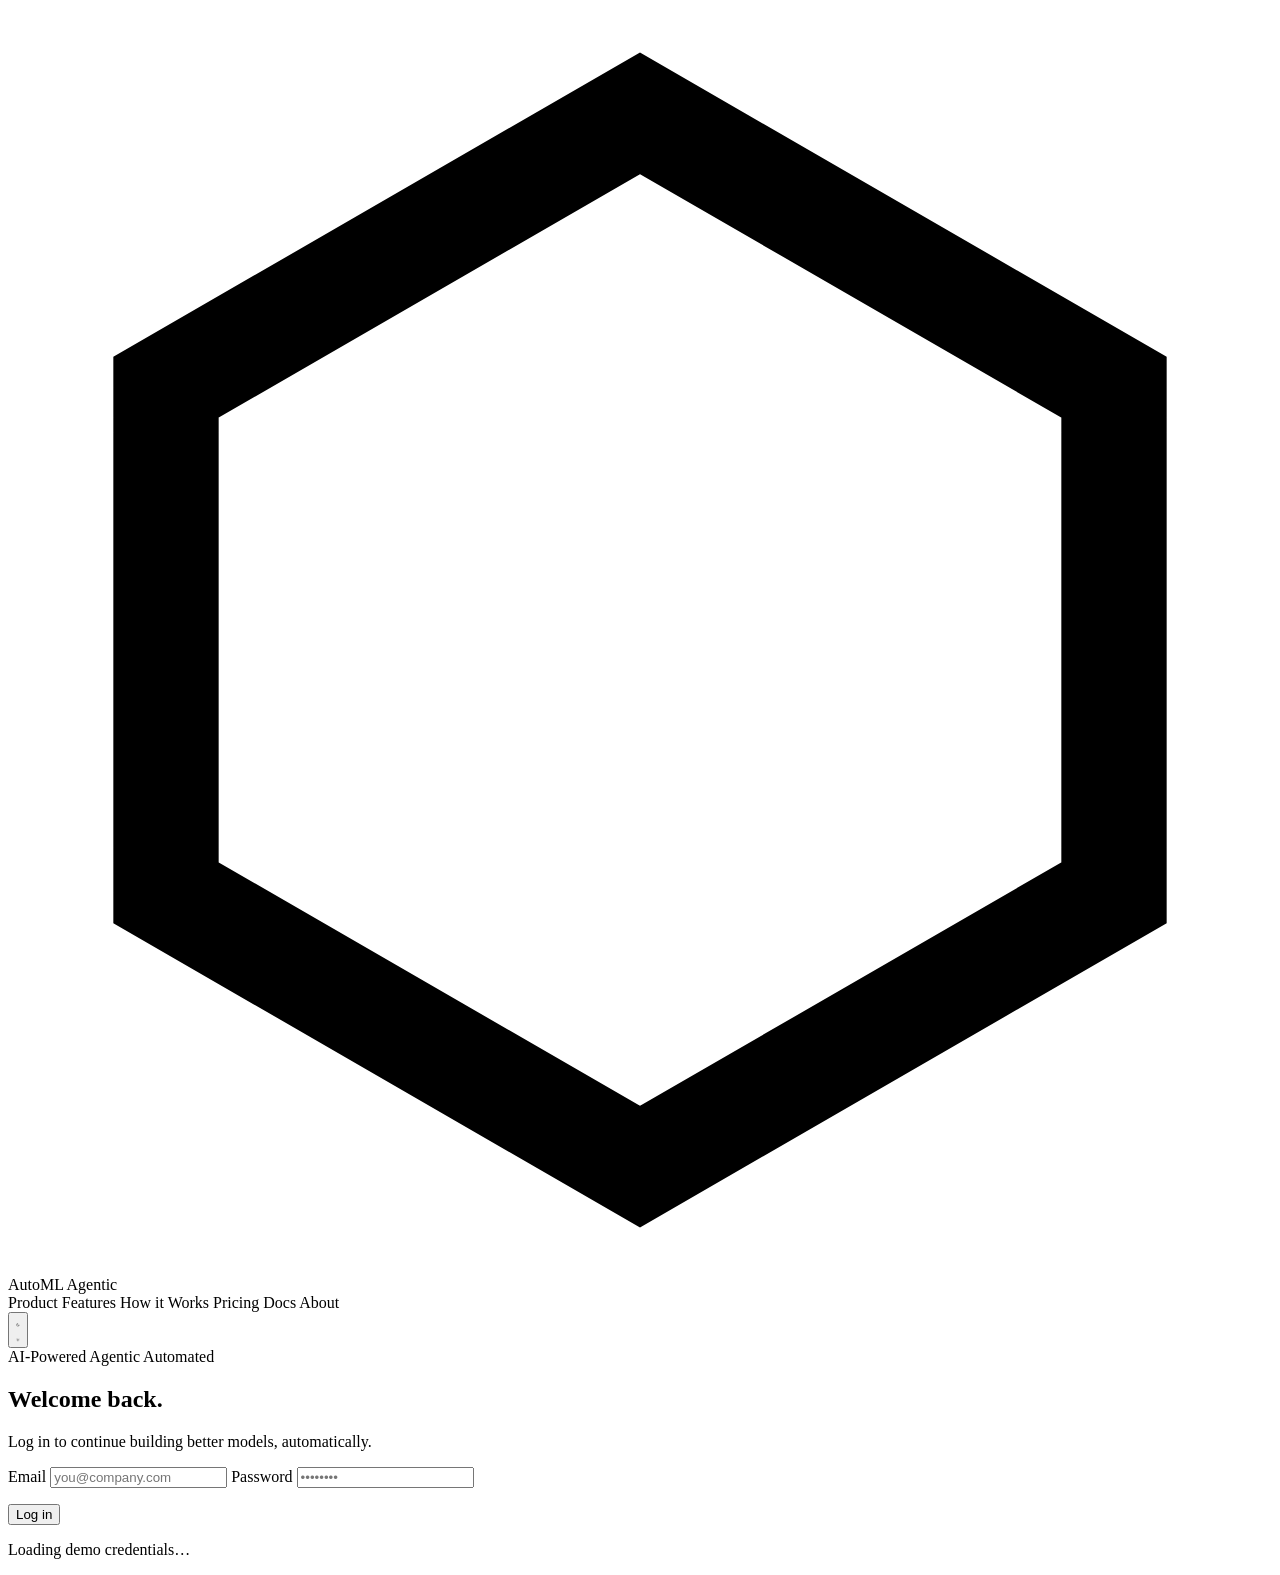
==== frontend/login.html @ a71cda0b "feat: add branded login page" ====
<!DOCTYPE html>
<html lang="en">
<head>
  <meta charset="UTF-8" />
  <meta name="viewport" content="width=device-width, initial-scale=1.0" />
  <title>Log in — Agentic AutoML</title>
  <link rel="icon" href="data:image/svg+xml,%3Csvg xmlns='http://www.w3.org/2000/svg' viewBox='0 0 24 24'%3E%3Ctext y='18' font-size='20'%3E%E2%AC%A2%3C/text%3E%3C/svg%3E" />
  <link rel="stylesheet" href="/styles.css" />
</head>
<body>
  <div class="login-page">
    <nav class="login-nav">
      <div class="login-nav-brand">
        <span class="brand-mark" aria-hidden="true">
          <svg viewBox="0 0 24 24" fill="none" stroke="currentColor" stroke-width="2"><path d="M12 2 21 7.2v9.6L12 22 3 16.8V7.2L12 2Z"/></svg>
        </span>
        <span class="login-nav-name">AutoML Agentic</span>
      </div>
      <div class="login-nav-links" aria-hidden="true">
        <span class="login-nav-link">Product</span>
        <span class="login-nav-link">Features</span>
        <span class="login-nav-link">How it Works</span>
        <span class="login-nav-link">Pricing</span>
        <span class="login-nav-link">Docs</span>
        <span class="login-nav-link">About</span>
      </div>
      <button class="login-theme-toggle" id="theme-toggle" type="button" aria-pressed="false">
        <svg class="icon icon-moon" viewBox="0 0 24 24" fill="none" stroke="currentColor" stroke-width="2"><path d="M21 12.8A9 9 0 1 1 11.2 3 7 7 0 0 0 21 12.8Z"/></svg>
        <svg class="icon icon-sun hidden" viewBox="0 0 24 24" fill="none" stroke="currentColor" stroke-width="2"><circle cx="12" cy="12" r="4"/><path d="M12 2v2m0 16v2M4.9 4.9l1.4 1.4m11.4 11.4 1.4 1.4M2 12h2m16 0h2M4.9 19.1l1.4-1.4M17.7 6.3l1.4-1.4"/></svg>
      </button>
    </nav>

    <main class="login-hero">
      <section class="login-card">
        <div class="hero-eyebrow" aria-hidden="true">
          <span>AI-Powered</span><span class="hero-eyebrow-dot"></span>
          <span>Agentic</span><span class="hero-eyebrow-dot"></span>
          <span>Automated</span>
        </div>
        <h1 class="login-title">Welcome back.</h1>
        <p class="muted login-sub">Log in to continue building better models, automatically.</p>

        <form id="login-form" class="login-form">
          <label class="field">
            <span>Email</span>
            <input type="email" id="login-email" required autocomplete="username" placeholder="you@company.com" />
          </label>
          <label class="field">
            <span>Password</span>
            <input type="password" id="login-password" required autocomplete="current-password" placeholder="••••••••" />
          </label>
          <p class="login-error hidden" id="login-error" role="alert"></p>
          <div class="btn-row">
            <button type="submit" class="btn primary login-submit" id="login-submit">Log in</button>
          </div>
        </form>

        <p class="login-demo-hint muted small" id="login-demo-hint">Loading demo credentials…</p>
      </section>
    </main>
  </div>

<script src="/login.js"></script>
</body>
</html>
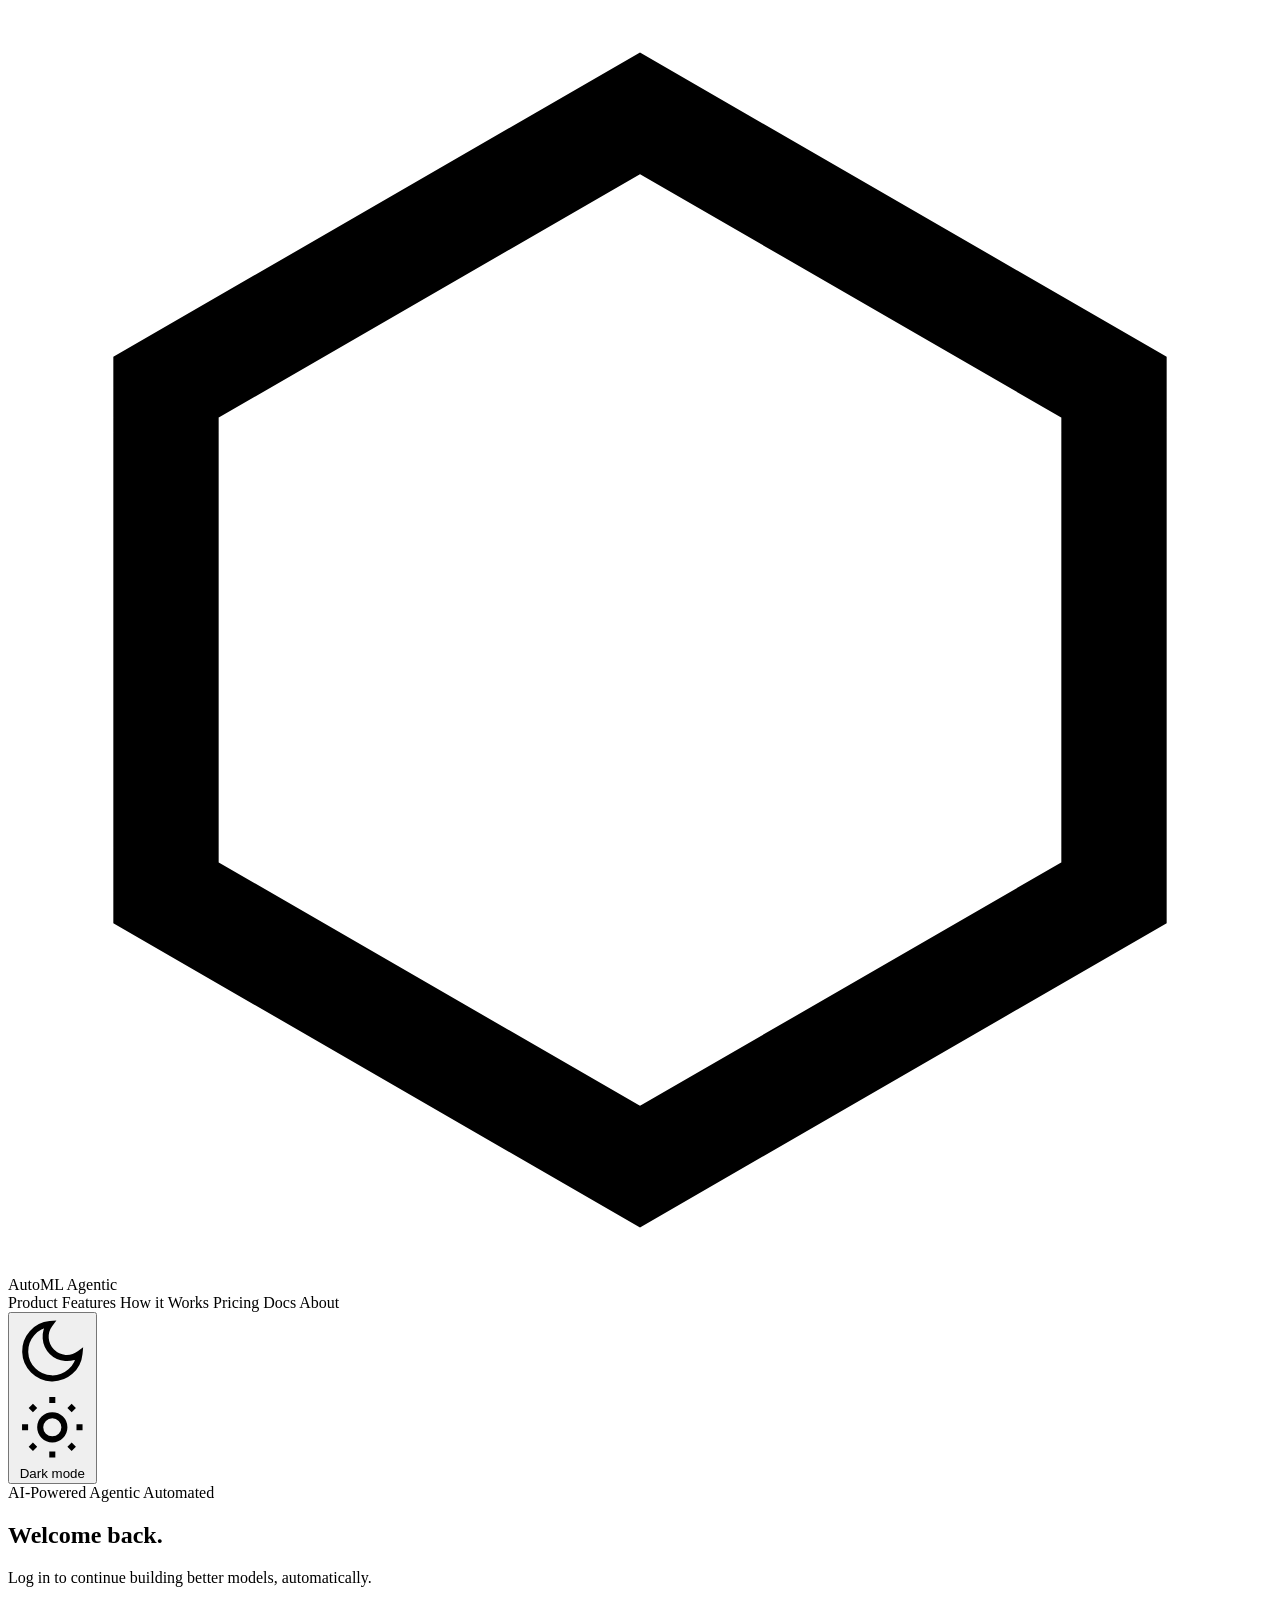
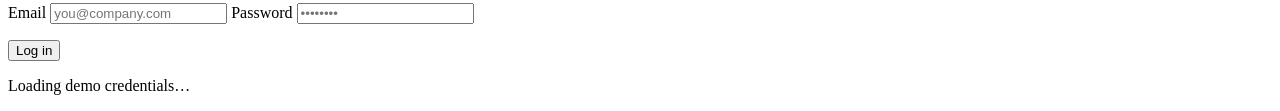
==== commit 4056c8be: "fix: add accessible name to login page theme toggle" ====
--- a/frontend/login.html
+++ b/frontend/login.html
@@ -27,6 +27,7 @@
       <button class="login-theme-toggle" id="theme-toggle" type="button" aria-pressed="false">
         <svg class="icon icon-moon" viewBox="0 0 24 24" fill="none" stroke="currentColor" stroke-width="2"><path d="M21 12.8A9 9 0 1 1 11.2 3 7 7 0 0 0 21 12.8Z"/></svg>
         <svg class="icon icon-sun hidden" viewBox="0 0 24 24" fill="none" stroke="currentColor" stroke-width="2"><circle cx="12" cy="12" r="4"/><path d="M12 2v2m0 16v2M4.9 4.9l1.4 1.4m11.4 11.4 1.4 1.4M2 12h2m16 0h2M4.9 19.1l1.4-1.4M17.7 6.3l1.4-1.4"/></svg>
+        <span class="visually-hidden" id="theme-label">Dark mode</span>
       </button>
     </nav>
 
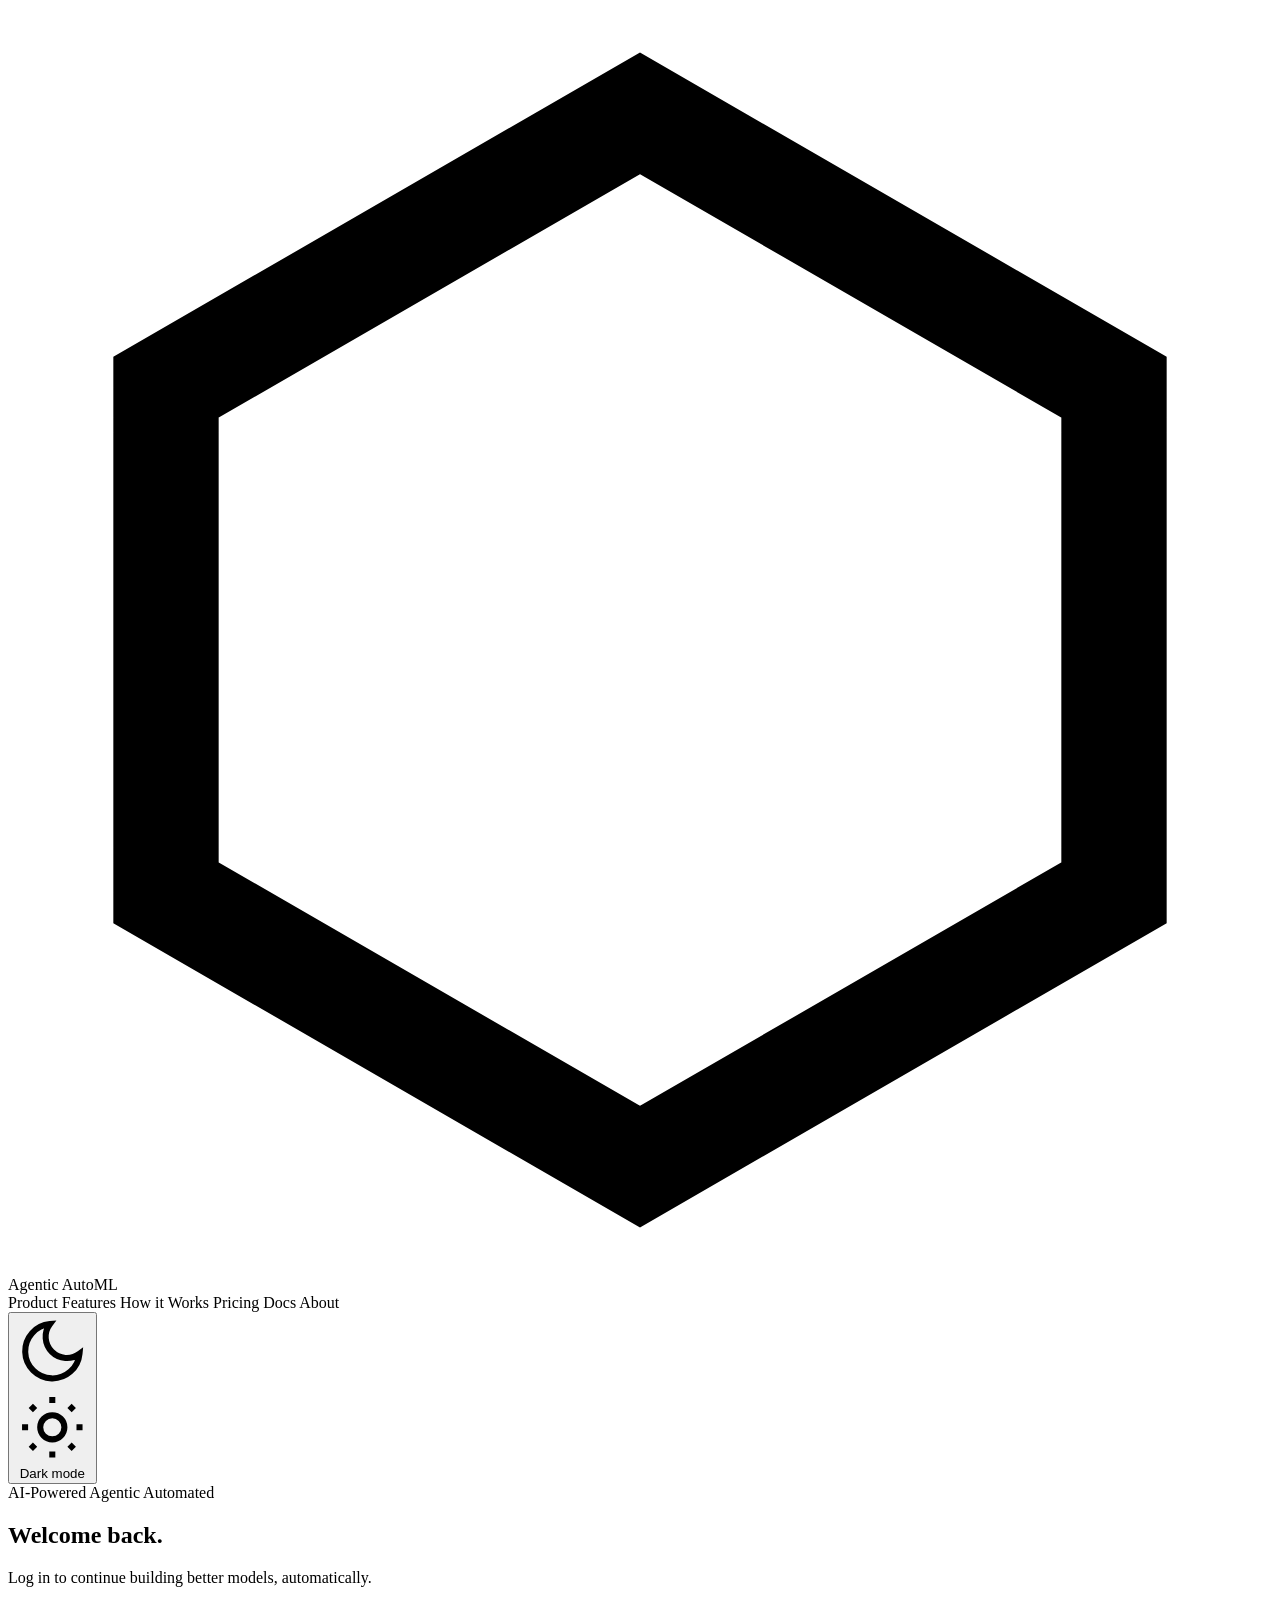
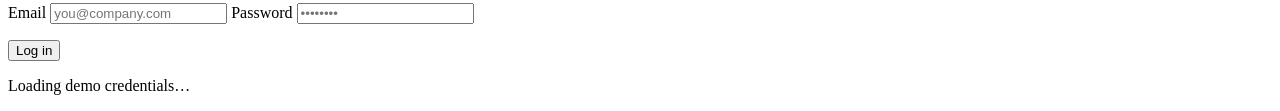
==== commit b7501ed4: "feat: README updated" ====
--- a/frontend/login.html
+++ b/frontend/login.html
@@ -14,7 +14,7 @@
         <span class="brand-mark" aria-hidden="true">
           <svg viewBox="0 0 24 24" fill="none" stroke="currentColor" stroke-width="2"><path d="M12 2 21 7.2v9.6L12 22 3 16.8V7.2L12 2Z"/></svg>
         </span>
-        <span class="login-nav-name">AutoML Agentic</span>
+        <span class="login-nav-name">Agentic AutoML</span>
       </div>
       <div class="login-nav-links" aria-hidden="true">
         <span class="login-nav-link">Product</span>
